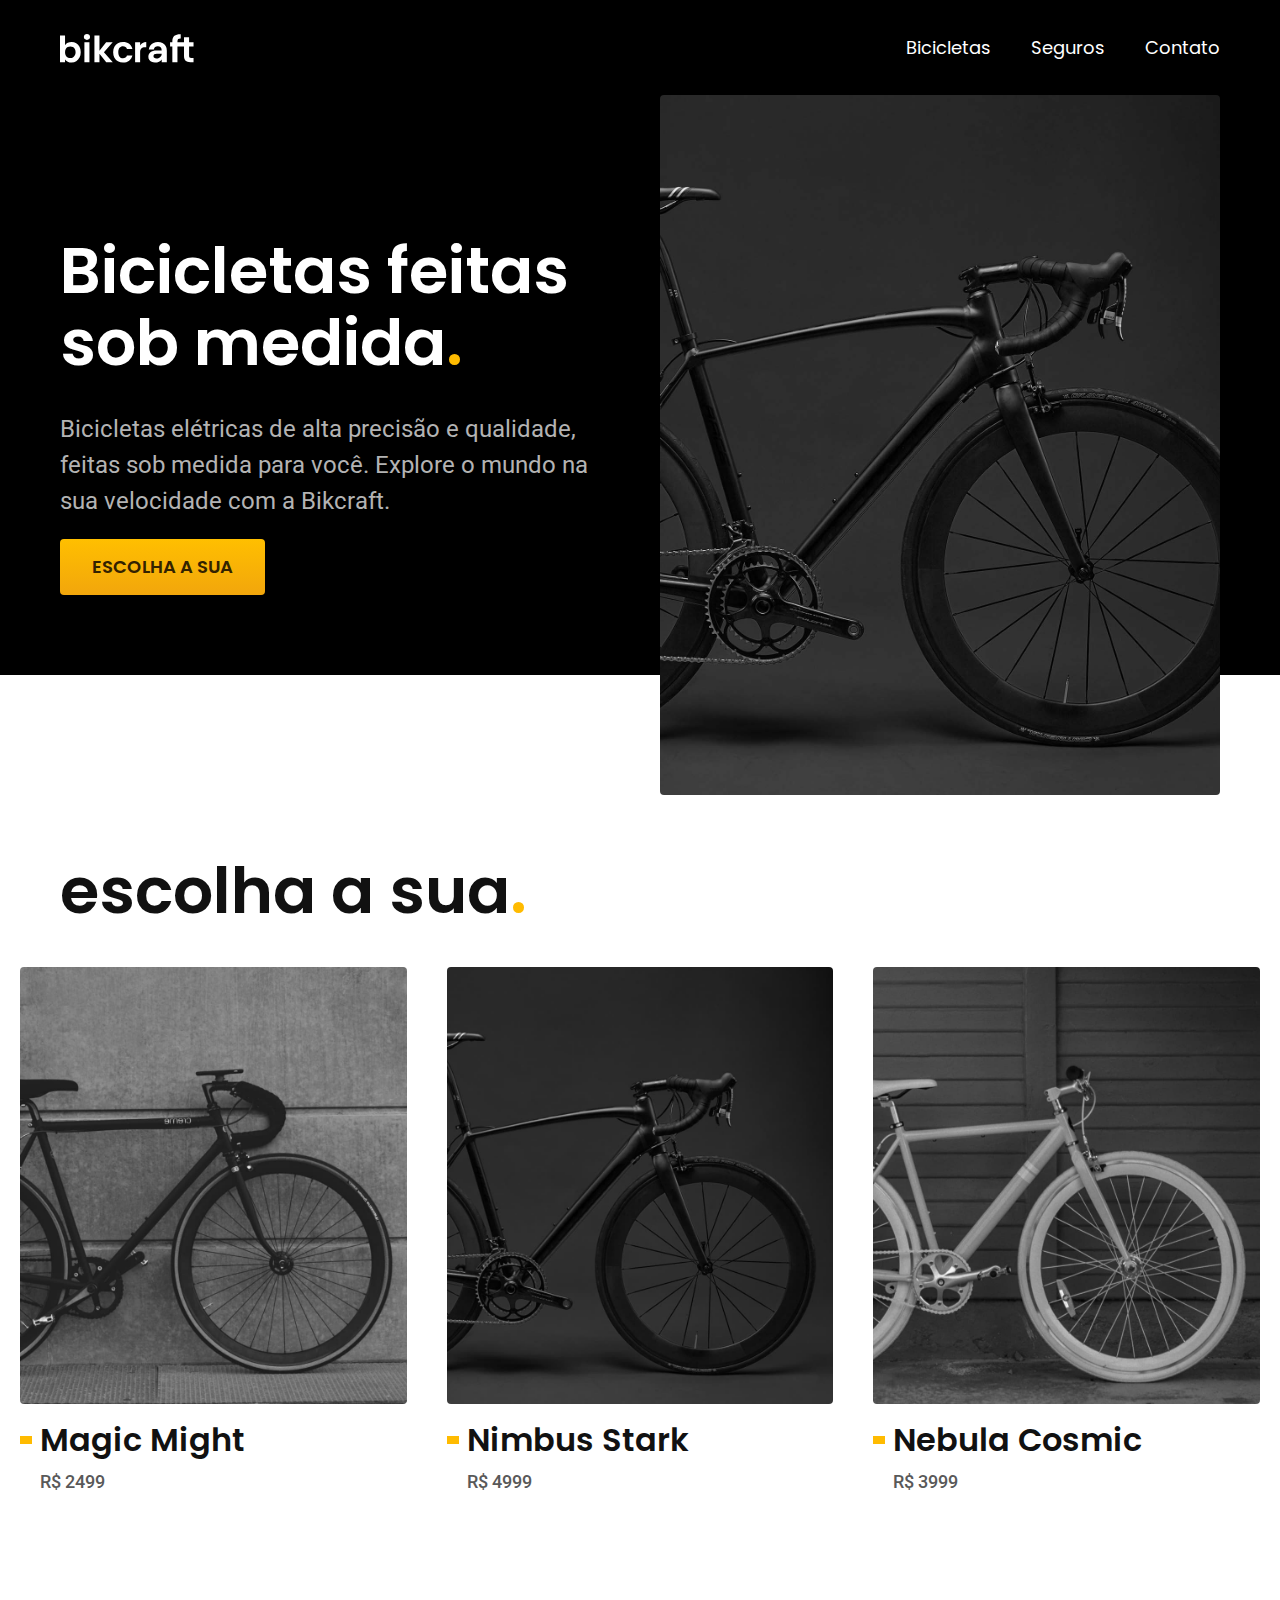
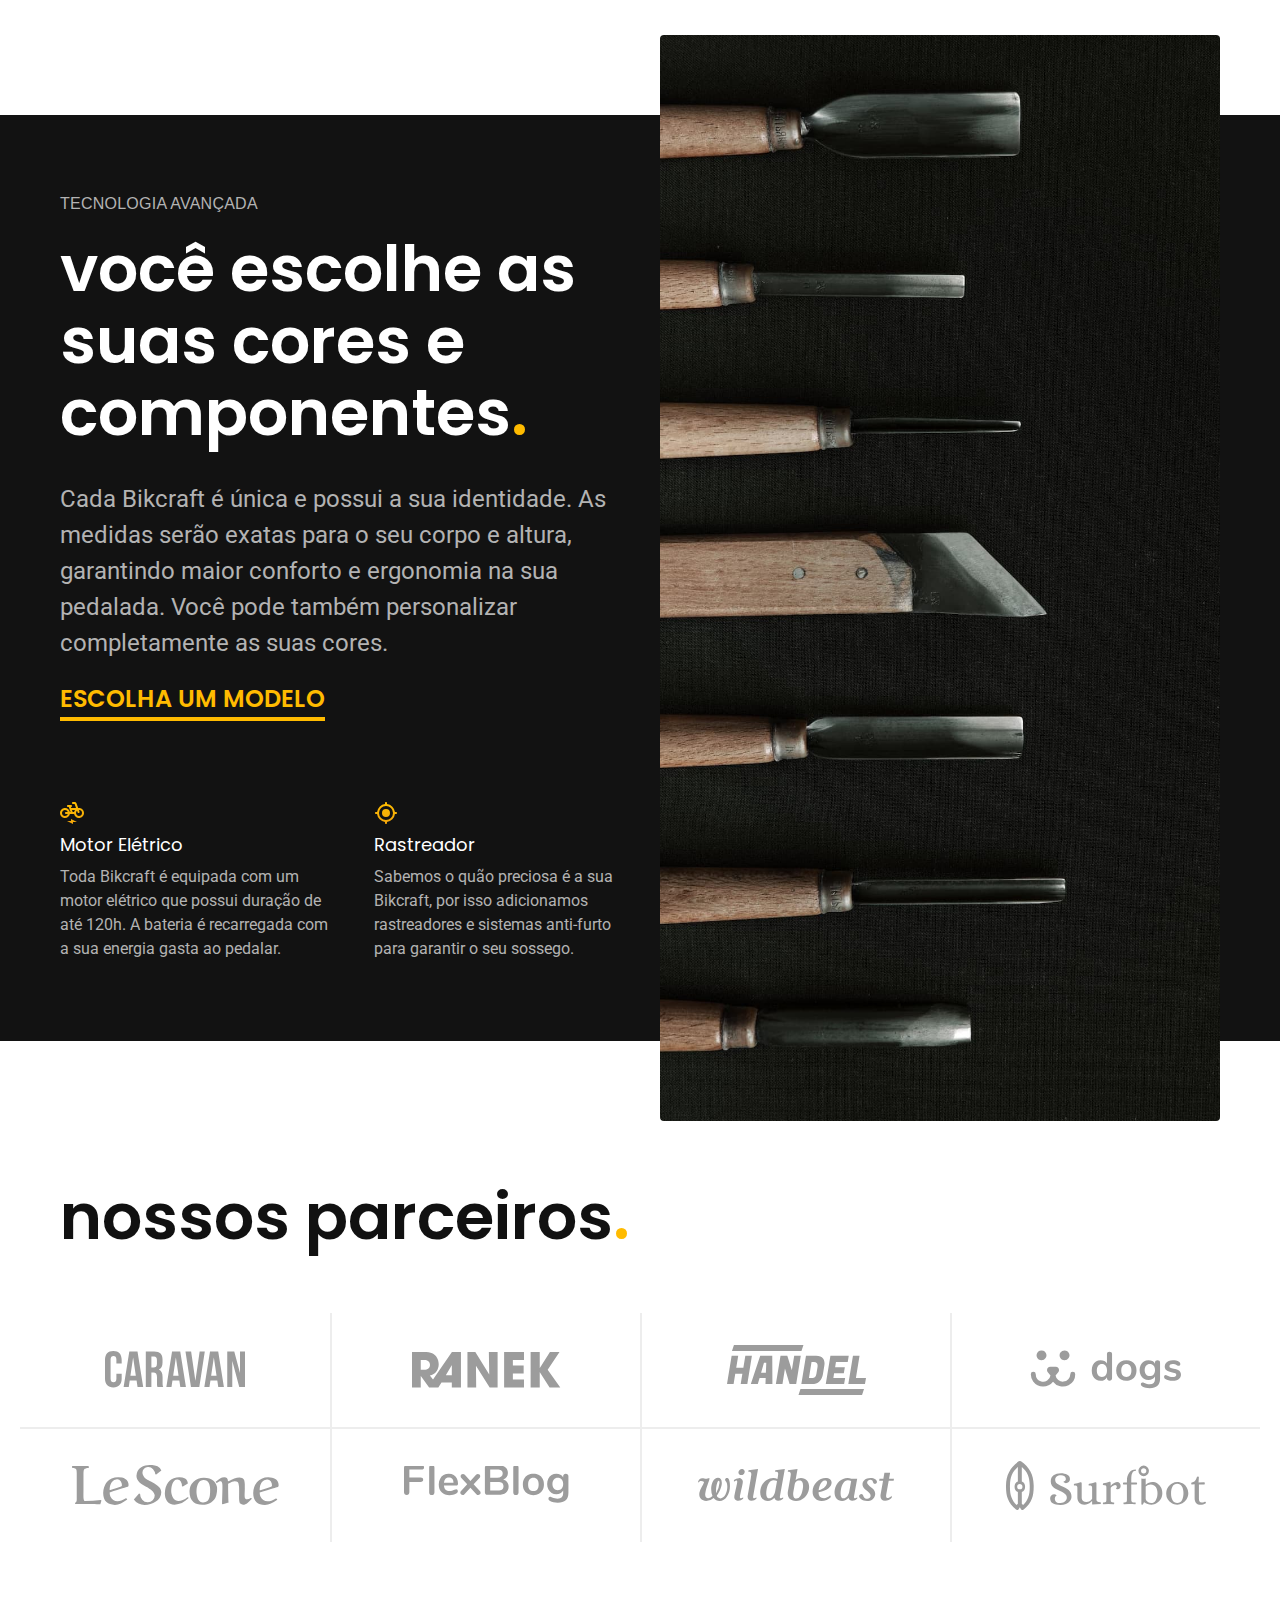
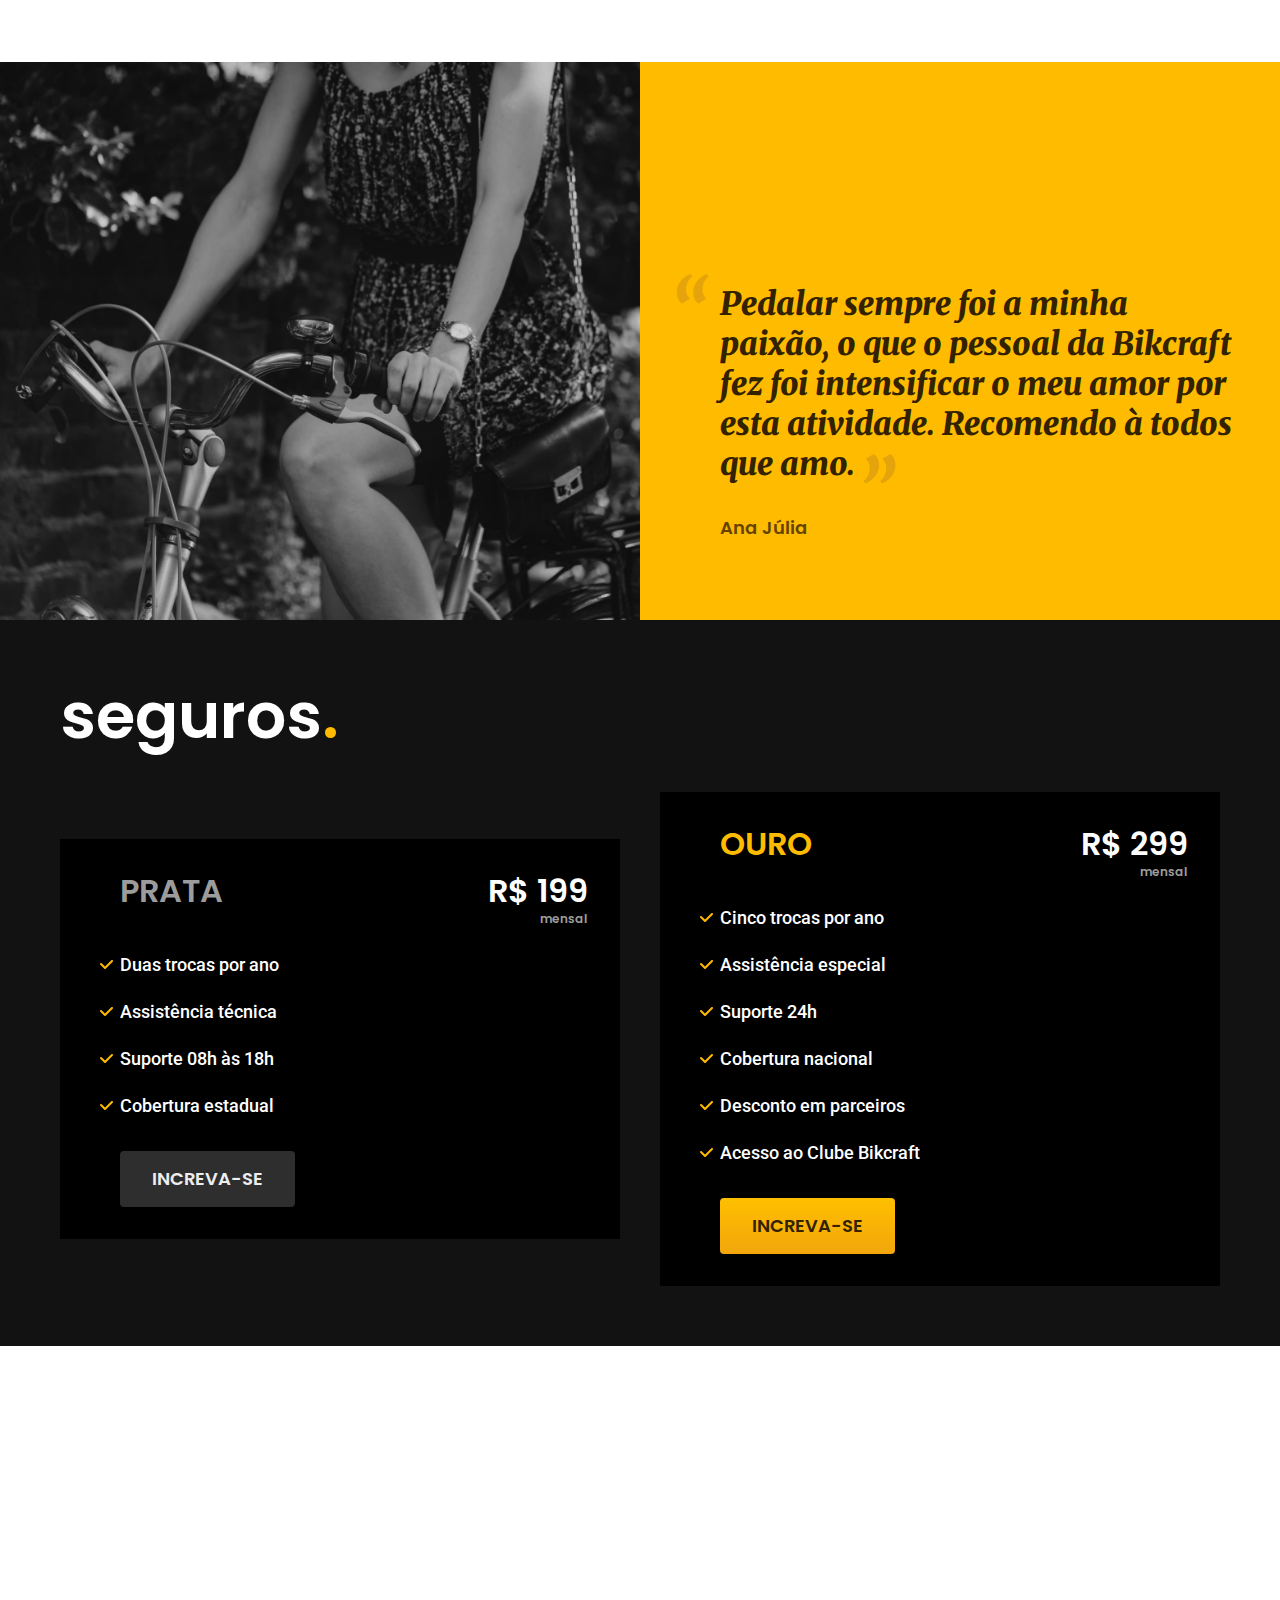
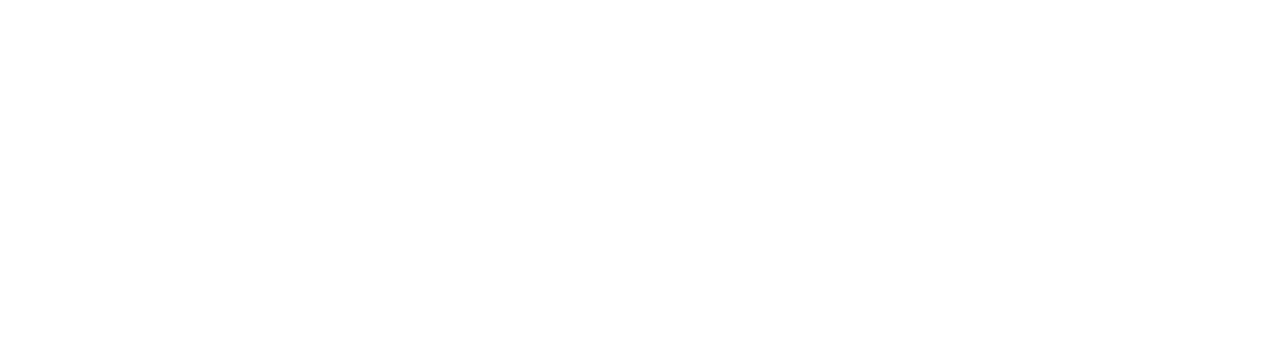
==== index.html @ 5243eb6b "commit quarta-feira inicio" ====
<!DOCTYPE html>
<html lang="pt-br">

<head>
  <meta charset="UTF-8">
  <meta http-equiv="X-UA-Compatible" content="IE=edge">
  <link rel="stylesheet" href="./css/style.css">
  <meta name="viewport" content="width=device-width, initial-scale=1.0">
  <title>Bikcraft - Bicicletas Elétricas</title>
  <meta name="description" content="Bicicletas elétricas de alta precisão e qualidade, feitas sob medidas para o cliente. Explore o mundo na sua velocidade com a Bikcraft.">
  <link rel="preconnect" href="https://fonts.googleapis.com">
  <link rel="preconnect" href="https://fonts.gstatic.com" crossorigin>
  <link href="https://fonts.googleapis.com/css2?family=Merriweather:ital,wght@1,900&family=Poppins:wght@400;600&family=Roboto:wght@400;500&display=swap" rel="stylesheet">
</head>

<body>
  <header class="header-bg">
    <div class="header container">

      <a href="./">
        <img src="./img/bikcraft.svg" alt="Bikcraft">
      </a>

      <nav aria-label="primária">
        <ul class="header-menu font-1-m cor-0">
          <li><a href="./bicicletas.html">Bicicletas</a></li>
          <li><a href="./seguros.html">Seguros</a></li>
          <li><a href="./contato.html">Contato</a></li>
        </ul>
      </nav>

    </div>
  </header>

  <main class="introducao-bg">
    <div class="introducao container">
      <div class="introducao-conteudo">
        <h1 class="font-1-xxl cor-0">Bicicletas feitas sob medida<span class="cor-p1">.</span></h1>
        <p class="font-2-l cor-5">Bicicletas elétricas de alta precisão e qualidade, feitas sob medida para você. Explore o mundo na sua velocidade com a Bikcraft.</p>
        <a class="botao" href="./bicicletas.html">Escolha a sua</a>
      </div>
      <div>
        <img src="./img/fotos/introducao.jpg" alt="Bicicleta elétrica preta.">
      </div>
    </div>
  </main>

  <article class="bicicletas-lista">
    <h2 class="container font-1-xxl">escolha a sua<span class="cor-p1">.</span></h2>

    <ul>
      <li>
        <a href="./bicicletas/magic.html">
          <img src="./img/bicicletas/magic-home.jpg" alt="Bicicleta preta">
          <h3 class="font-1-xl">Magic Might</h3>
          <span class="font-2-m cor-8">R$ 2499</span>
        </a>
      </li>
      <li>
        <a href="./bicicletas/nimbus.html">
          <img src="./img/bicicletas/nimbus-home.jpg" alt="Bicicleta preta">
          <h3 class="font-1-xl">Nimbus Stark</h3>
          <span class="font-2-m cor-8">R$ 4999</span>
        </a>
      </li>
      <li>
        <a href="./bicicletas/magic.html">
          <img src="./img/bicicletas/nebula-home.jpg" alt="Bicicleta preta">
          <h3 class="font-1-xl">Nebula Cosmic</h3>
          <span class="font-2-m cor-8">R$ 3999</span>
        </a>
      </li>
    </ul>
  </article>

  <article class="tecnologia-bg">
    <div class="tecnologia container">
      <div class="tecnologia-conteudo">
        <span class="font-2-l-b cor-5">Tecnologia Avançada</span>
        <h2 class="font-1-xxl cor-0">você escolhe as suas cores e componentes<span class="cor-p1">.</span></h2>
        <p class="font-2-l cor-5">Cada Bikcraft é única e possui a sua identidade. As medidas serão exatas para o seu corpo e altura, garantindo maior conforto e ergonomia na sua pedalada. Você pode também personalizar completamente as suas cores.</p>
        <a class="link" href=".bicicletas.html">Escolha um modelo </a>
        <div class="tecnologia-vantagens">
          <div>
            <img src="./img/icones/eletrica.svg" alt="">
            <h3 class="font-1-m cor-0">Motor Elétrico</h3>
            <p class="font-2-s cor-5">Toda Bikcraft é equipada com um motor elétrico que possui duração de até 120h. A bateria é recarregada com a sua energia gasta ao pedalar.
            </p>
          </div>
          <div>
            <img src="./img/icones/rastreador.svg" alt="">
            <h3 class="font-1-m cor-0">Rastreador</h3>
            <p class="font-2-s cor-5">Sabemos o quão preciosa é a sua Bikcraft, por isso adicionamos rastreadores e sistemas anti-furto para garantir o seu sossego.
            </p>
          </div>
        </div>
      </div>
      <div class="tecnologia-imagem">
        <img src="./img/fotos/tecnologia.jpg" alt="">
      </div>
    </div>
  </article>

  <section class="parceiros" aria-label="Nossos Parceiros">
    <h2 class="container font-1-xxl">nossos parceiros<span class="cor-p1">.</span></h2>
    <ul>
      <li><img src="./img/parceiros/caravan.svg" alt="caravan"></li>
      <li><img src="./img/parceiros/ranek.svg" alt="ranek"></li>
      <li><img src="./img/parceiros/handel.svg" alt="handel"></li>
      <li><img src="./img/parceiros/dogs.svg" alt="dogs"></li>
      <li><img src="./img/parceiros/lescone.svg" alt="lescone"></li>
      <li><img src="./img/parceiros/flexblog.svg" alt="flexblog"></li>
      <li><img src="./img/parceiros/wildbeast.svg" alt="wildbeast"></li>
      <li><img src="./img/parceiros/surfbot.svg" alt="surfbot"></li>
    </ul>
  </section>


  <section class="depoimento" aria-label="Depoimento">
    <div>
      <img src="./img/fotos/depoimento.jpg" alt="Pessoa pedalando uma bicicleta Bikcraft">
    </div>
    <div class="depoimento-conteudo">
      <blockquote class="font-1-xl cor-p5">
        <p>Pedalar sempre foi a minha paixão, o que o pessoal da Bikcraft fez foi intensificar o meu amor por esta atividade. Recomendo à todos que amo.</p>
      </blockquote>
      <span class="font-1-m-b cor-p4">Ana Júlia</span>
    </div>
  </section>

  <article class="seguros-bg">
    <div class="seguros container">

      <h2 class="font-1-xxl cor-0">seguros<span class="cor-p1">.</span></h2>

      <div class="seguros-item">
        <h3 class="font-1-xl cor-6">PRATA</h3>
        <span class="font-1-xl cor-0">R$ 199 <span class="font-1-xs cor-6">mensal</span></span>
        <ul class="font-2-m cor-0">
          <li>Duas trocas por ano</li>
          <li>Assistência técnica</li>
          <li>Suporte 08h às 18h</li>
          <li>Cobertura estadual</li>
        </ul>
        <a class="botao secundario" href="./orcamento.html">Increva-se</a>
      </div>

      <div class="seguros-item">
        <h3 class="font-1-xl cor-p1">OURO</h3>
        <span class="font-1-xl cor-0">R$ 299 <span class="font-1-xs cor-6">mensal</span></span>
        <ul class="font-2-m cor-0">
          <li>Cinco trocas por ano</li>
          <li>Assistência especial</li>
          <li>Suporte 24h</li>
          <li>Cobertura nacional</li>
          <li>Desconto em parceiros</li>
          <li>Acesso ao Clube Bikcraft</li>
        </ul>
        <a class="botao" href="./orcamento.html">Increva-se</a>
      </div>

    </div>
  </article>

  <footer class="footer-bg">


  </footer>

</body>

</html>
---- css/style.css ----
@import "./global/global.css";
@import "./utilidades/tipografia.css";
@import "./utilidades/cores.css";
@import "./global/header.css";
@import "./home/introducao.css";
@import "./utilidades/componentes.css";
@import "./bicicletas/bicicletas-lista.css";
@import "./home/tecnologia.css";
@import "./home/parceiros.css";
@import "./home/depoimento.css";
@import "./seguros/seguros.css";
@import "./global/footer.css";
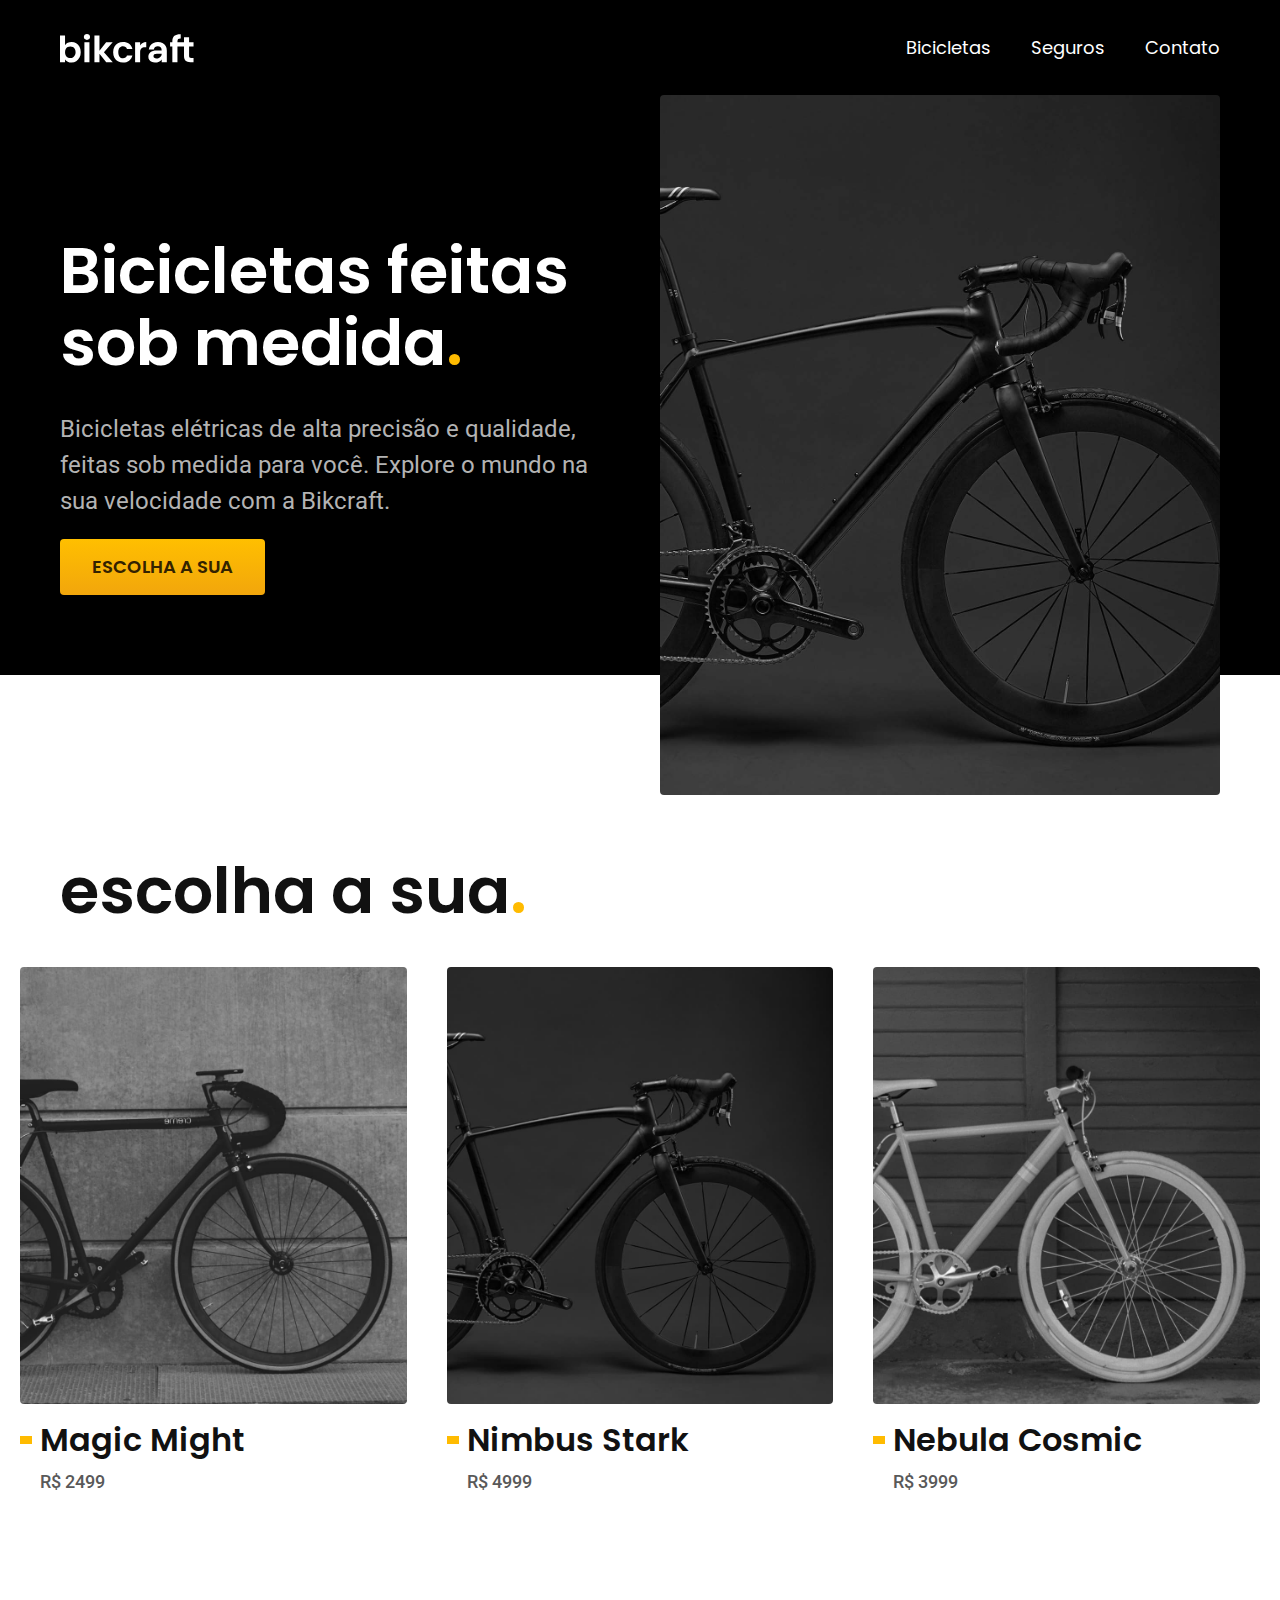
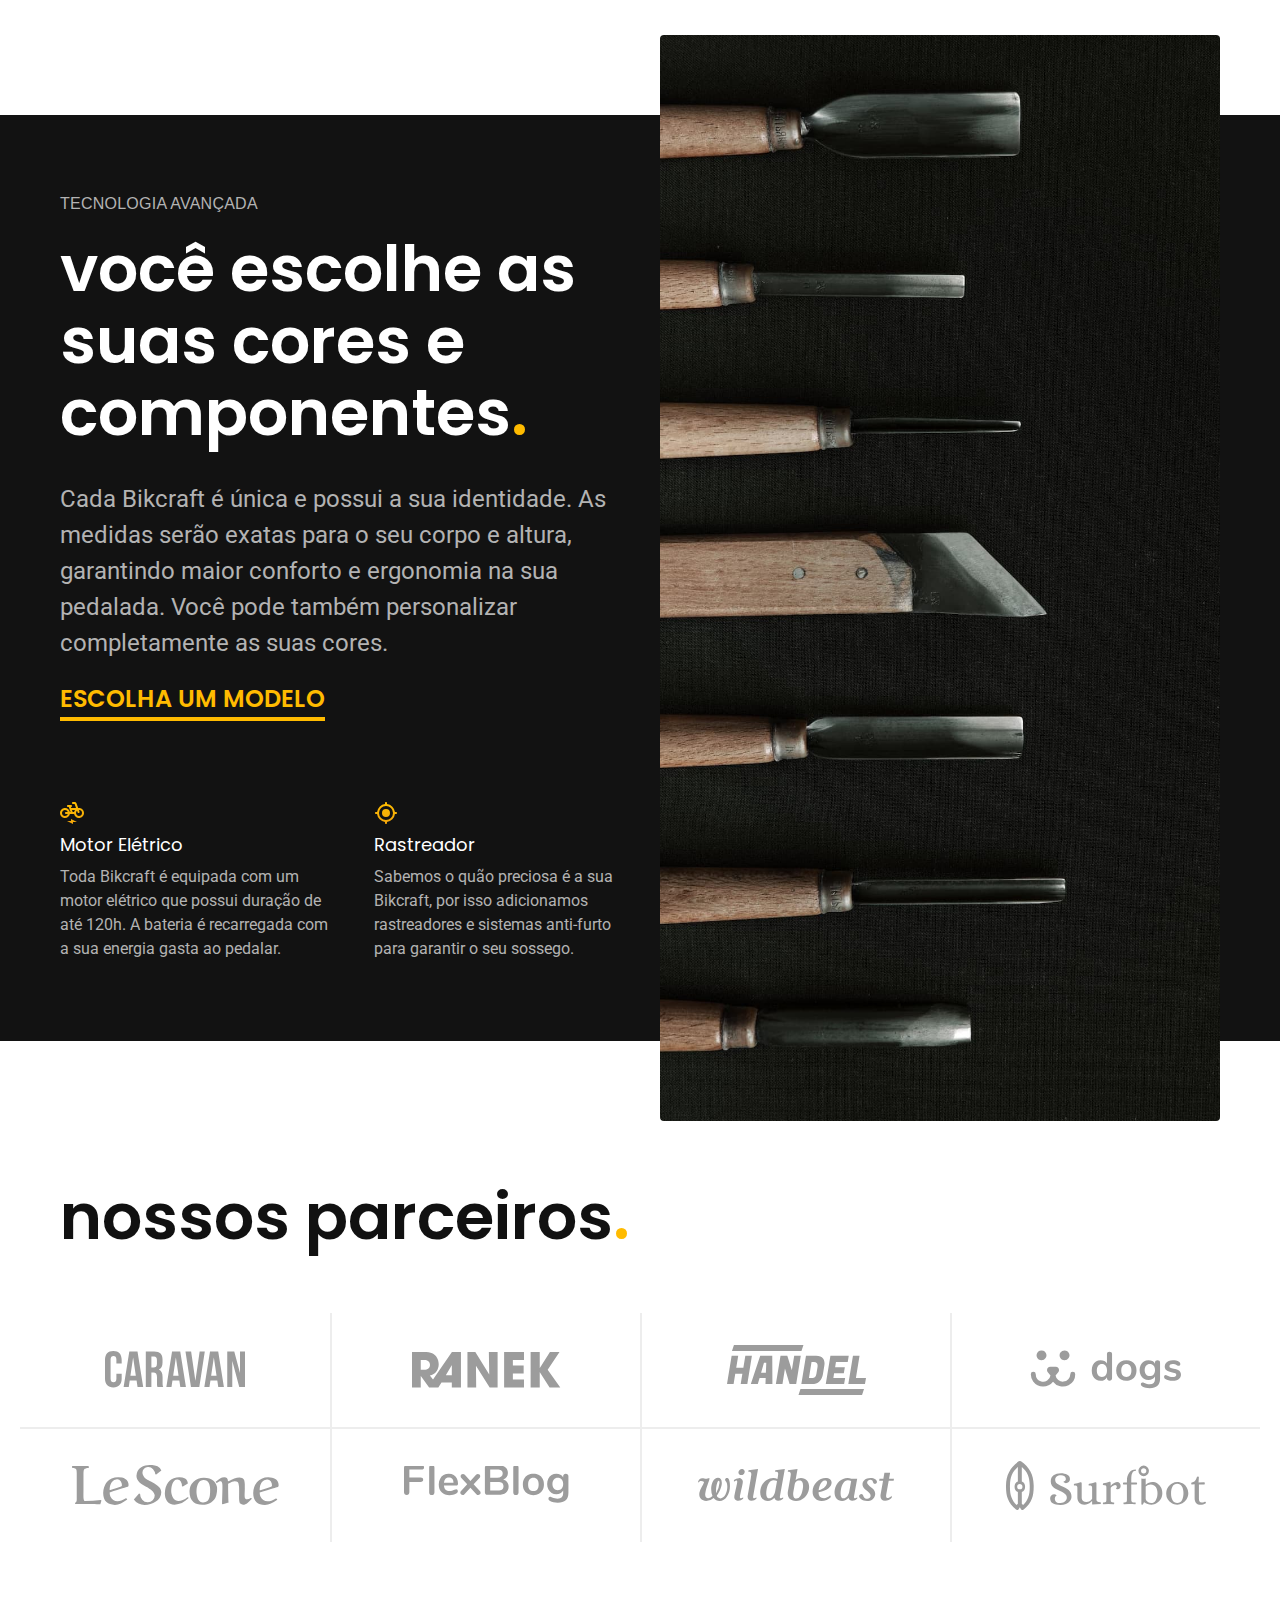
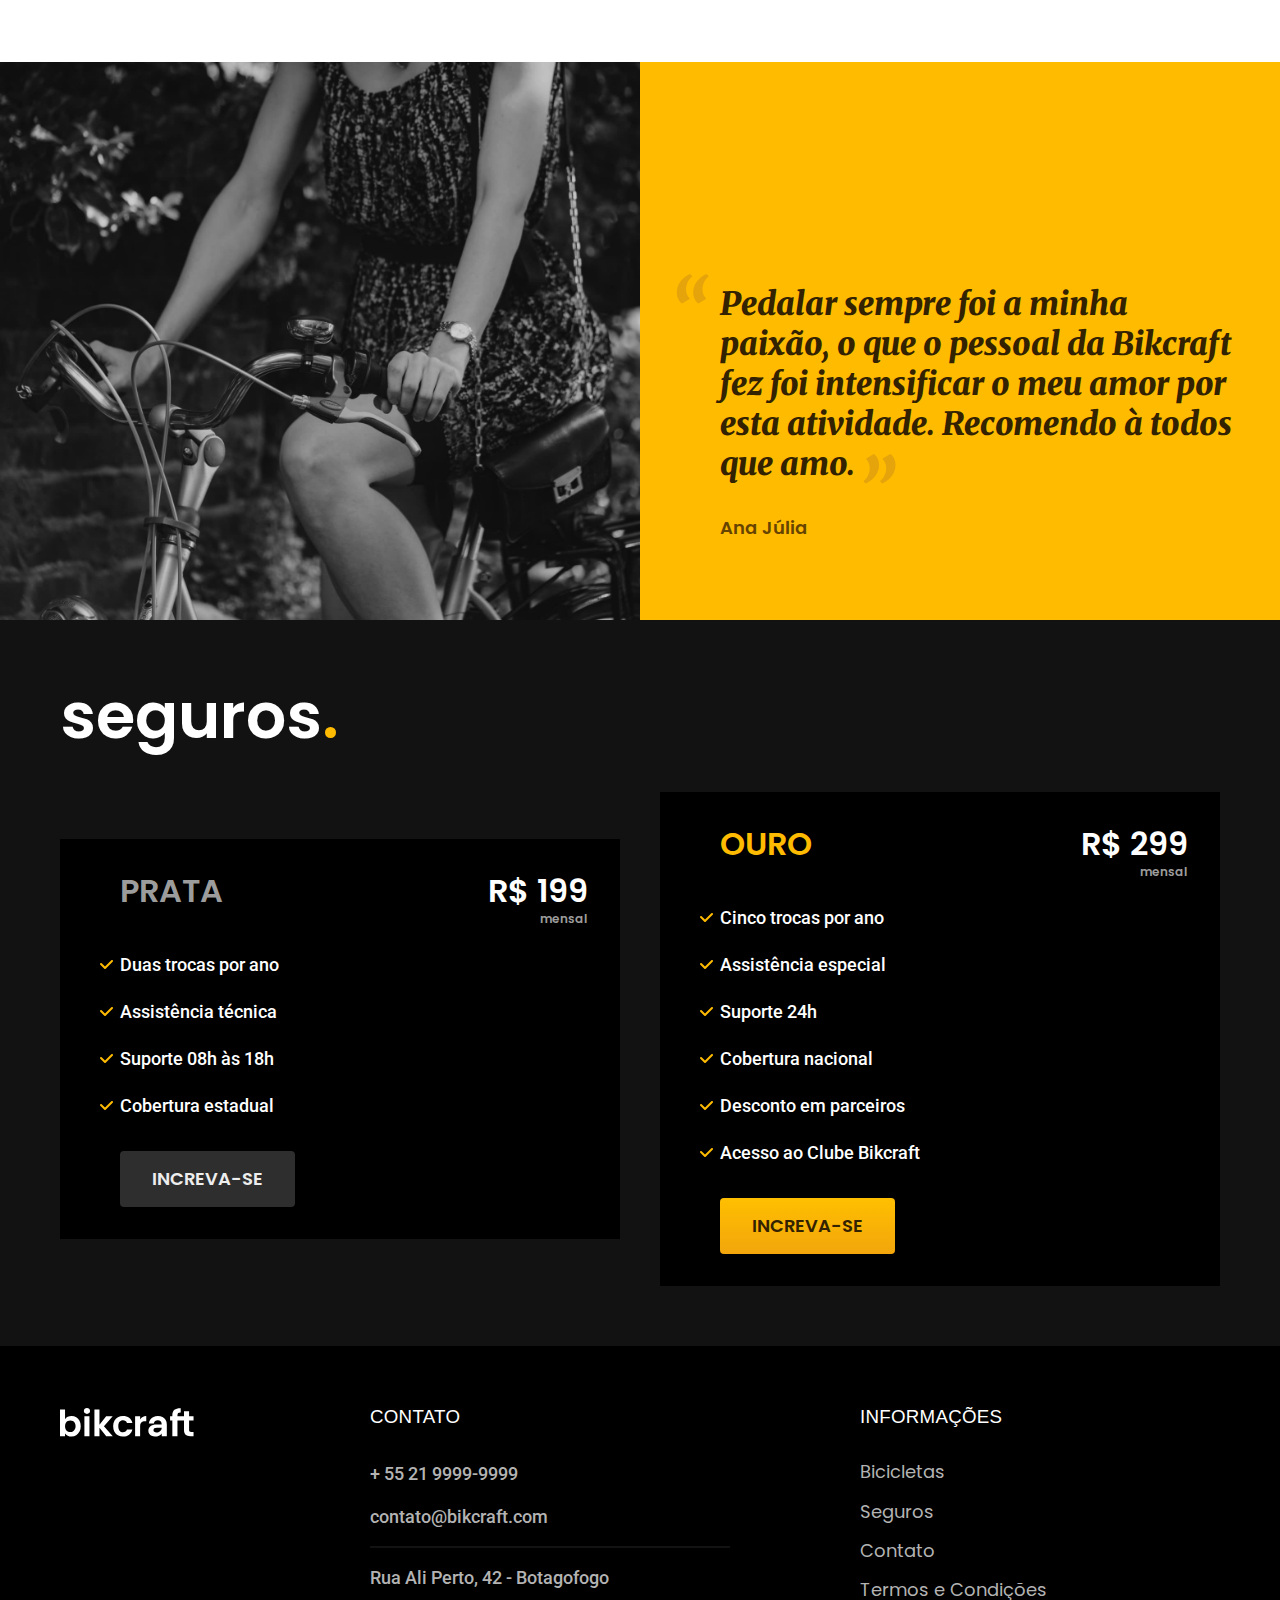
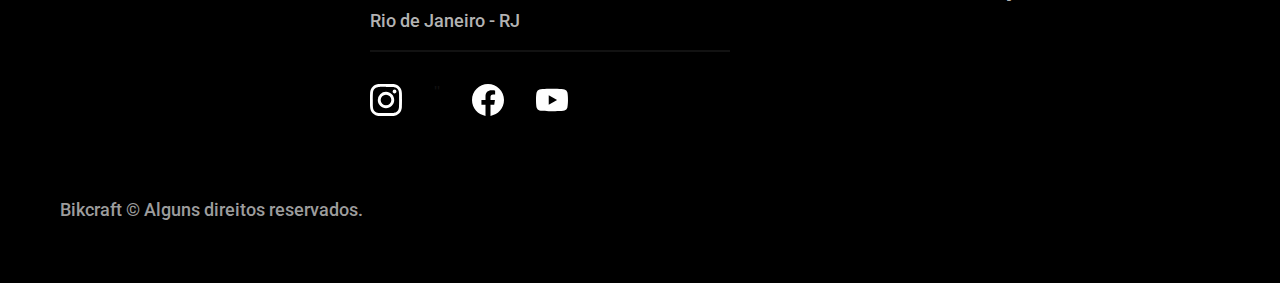
==== commit ec8d8647: "Commit de quinta-feira" ====
--- a/index.html
+++ b/index.html
@@ -163,8 +163,41 @@
   </article>
 
   <footer class="footer-bg">
-
-
+    <div class="footer container">
+      <img src="./img/bikcraft.svg" alt="Bikcraft">
+      <div class="footer-contato">
+        <h3 class="font-2-l-b cor-0">Contato</h3>
+        <ul class="font-2-m cor-5">
+          <li><a href="tel:+55219999999">+ 55 21 9999-9999</a></li>
+          <li><a href="mailto:contato@bikcraft.com"></a>contato@bikcraft.com</li>
+          <li>Rua Ali Perto, 42 - Botagofogo</li>
+          <li>Rio de Janeiro - RJ</li>
+        </ul>
+        <div class="footer-redes"> 
+          <a href="">
+            <img src="./img/redes/instagram.svg" alt="Instagram">
+          </a>''
+          <a href="">
+            <img src="./img/redes/facebook.svg" alt="Facebook">
+          </a>
+          <a href="">
+            <img src="./img/redes/youtube.svg" alt="YouTube">
+          </a>
+        </div>
+      </div>
+      <div class="footer-informacoes">
+        <h3 class="font-2-l-b cor-0">Informações</h3>
+        <nav>
+          <ul class="font-1-m cor-5">
+            <li><a href="./bicicletas.html">Bicicletas</a></li>
+            <li><a href="./seguros.html">Seguros</a></li>
+            <li><a href="./contato.html">Contato</a></li>
+            <li><a href="./termos.html">Termos e Condições</a></li>
+          </ul>
+        </nav>
+      </div>
+      <p class="footer-copy font-2-m cor-6">Bikcraft © Alguns direitos reservados.</p>
+    </div>
   </footer>
 
 </body>
--- a/css/style.css
+++ b/css/style.css
@@ -10,3 +10,4 @@
 @import "./home/depoimento.css";
 @import "./seguros/seguros.css";
 @import "./global/footer.css";
+@import "./termos/termos.css";
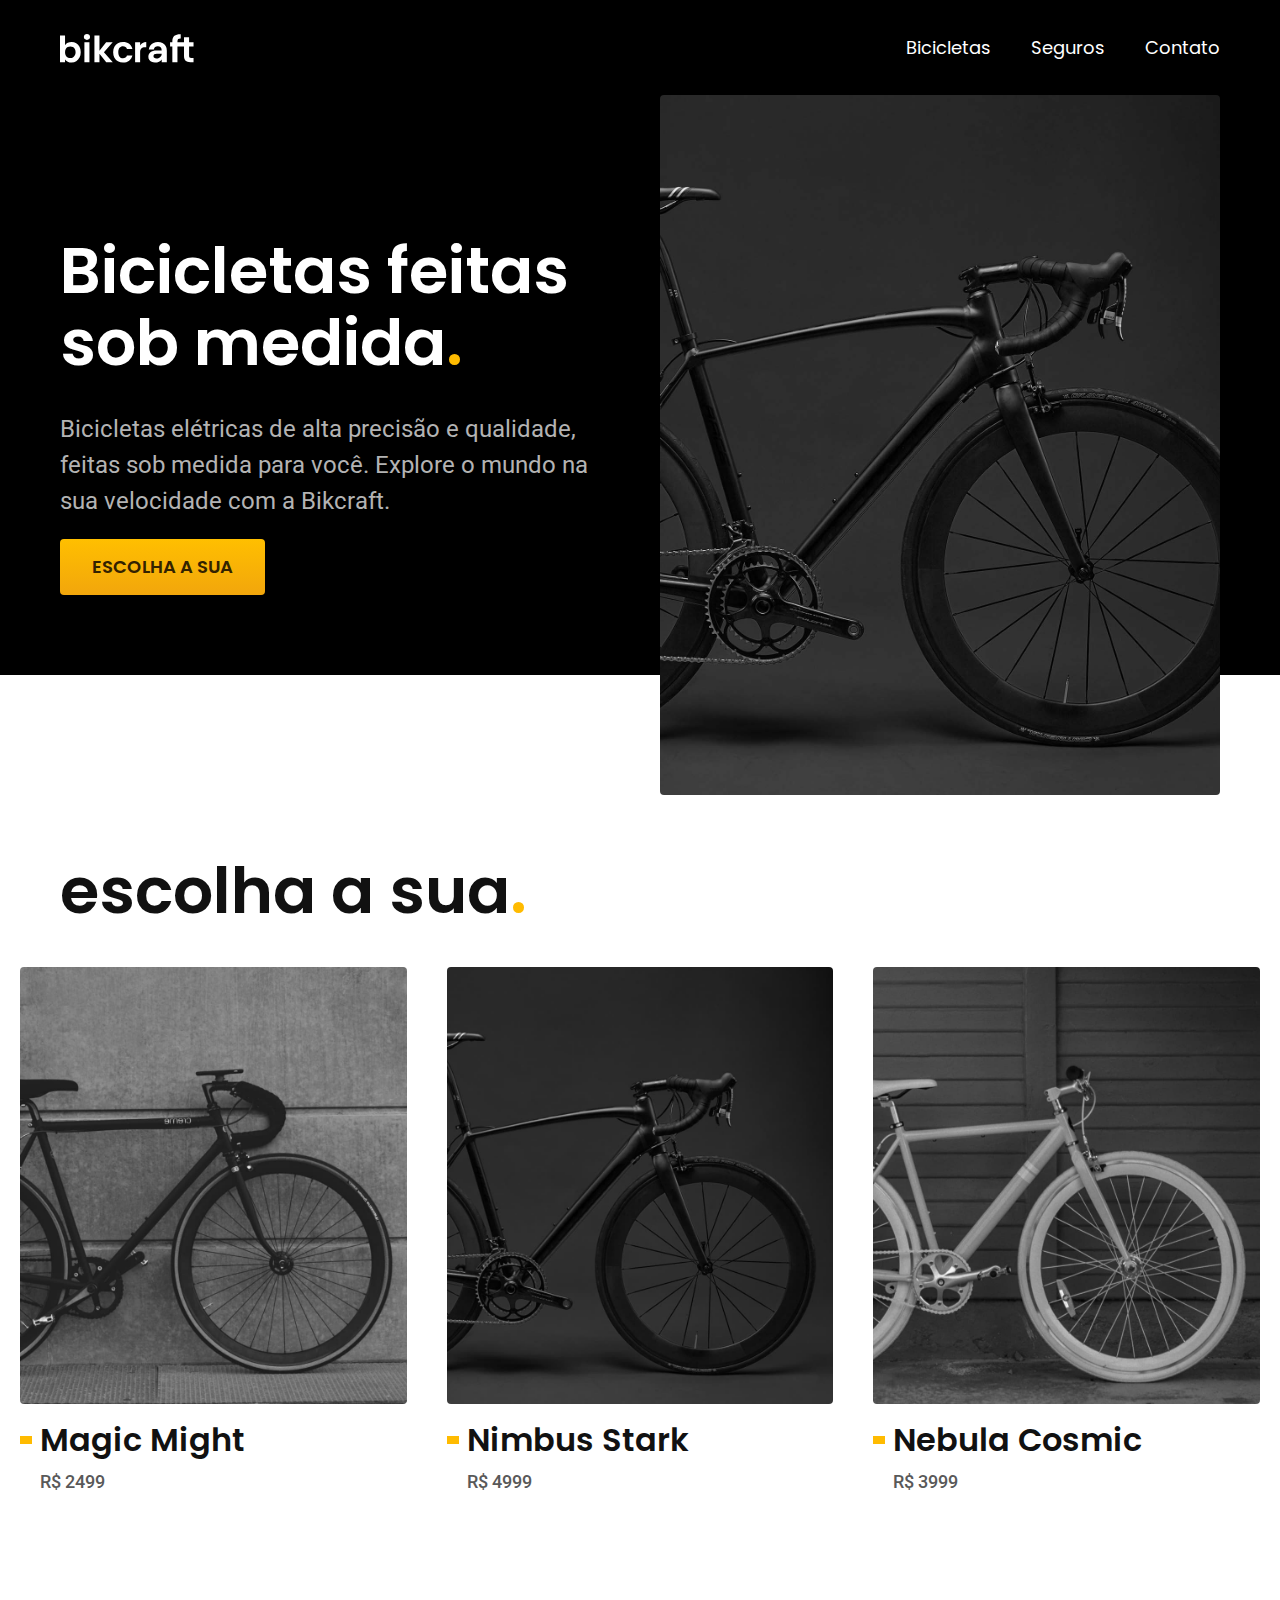
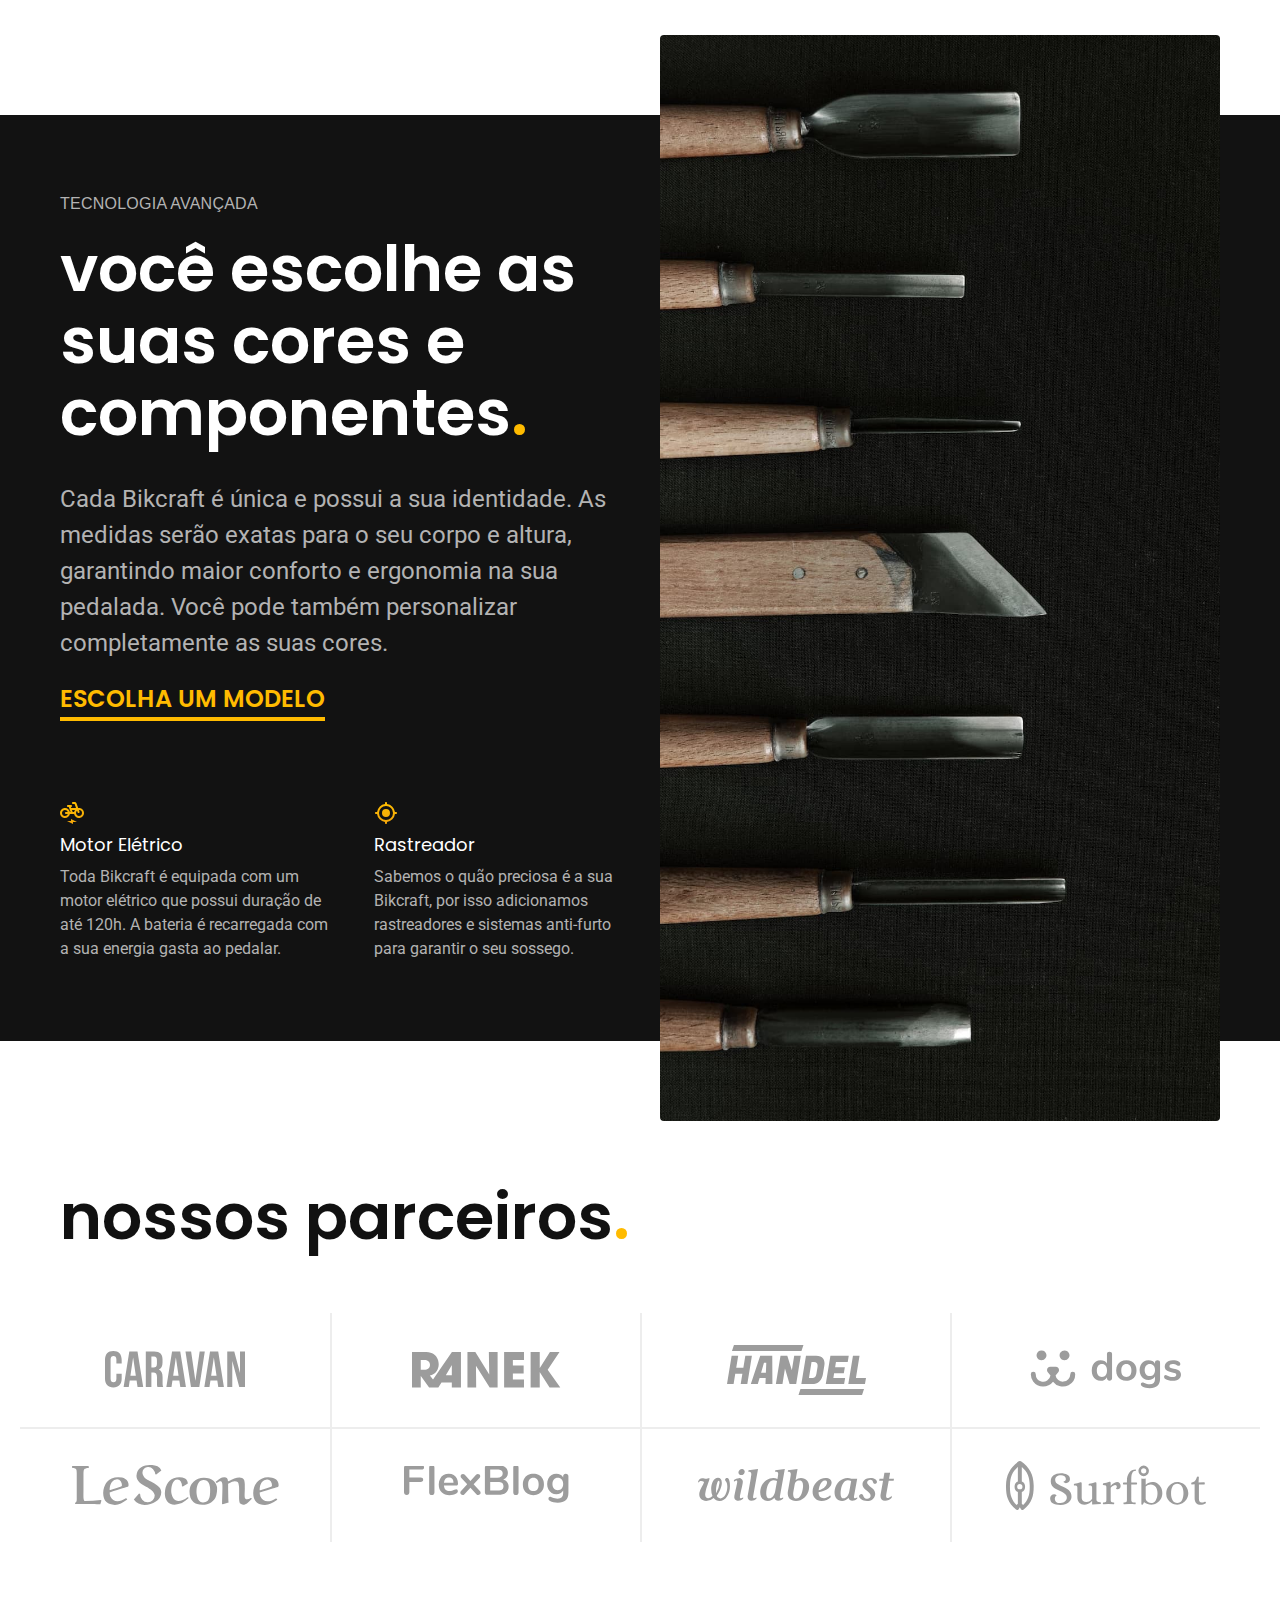
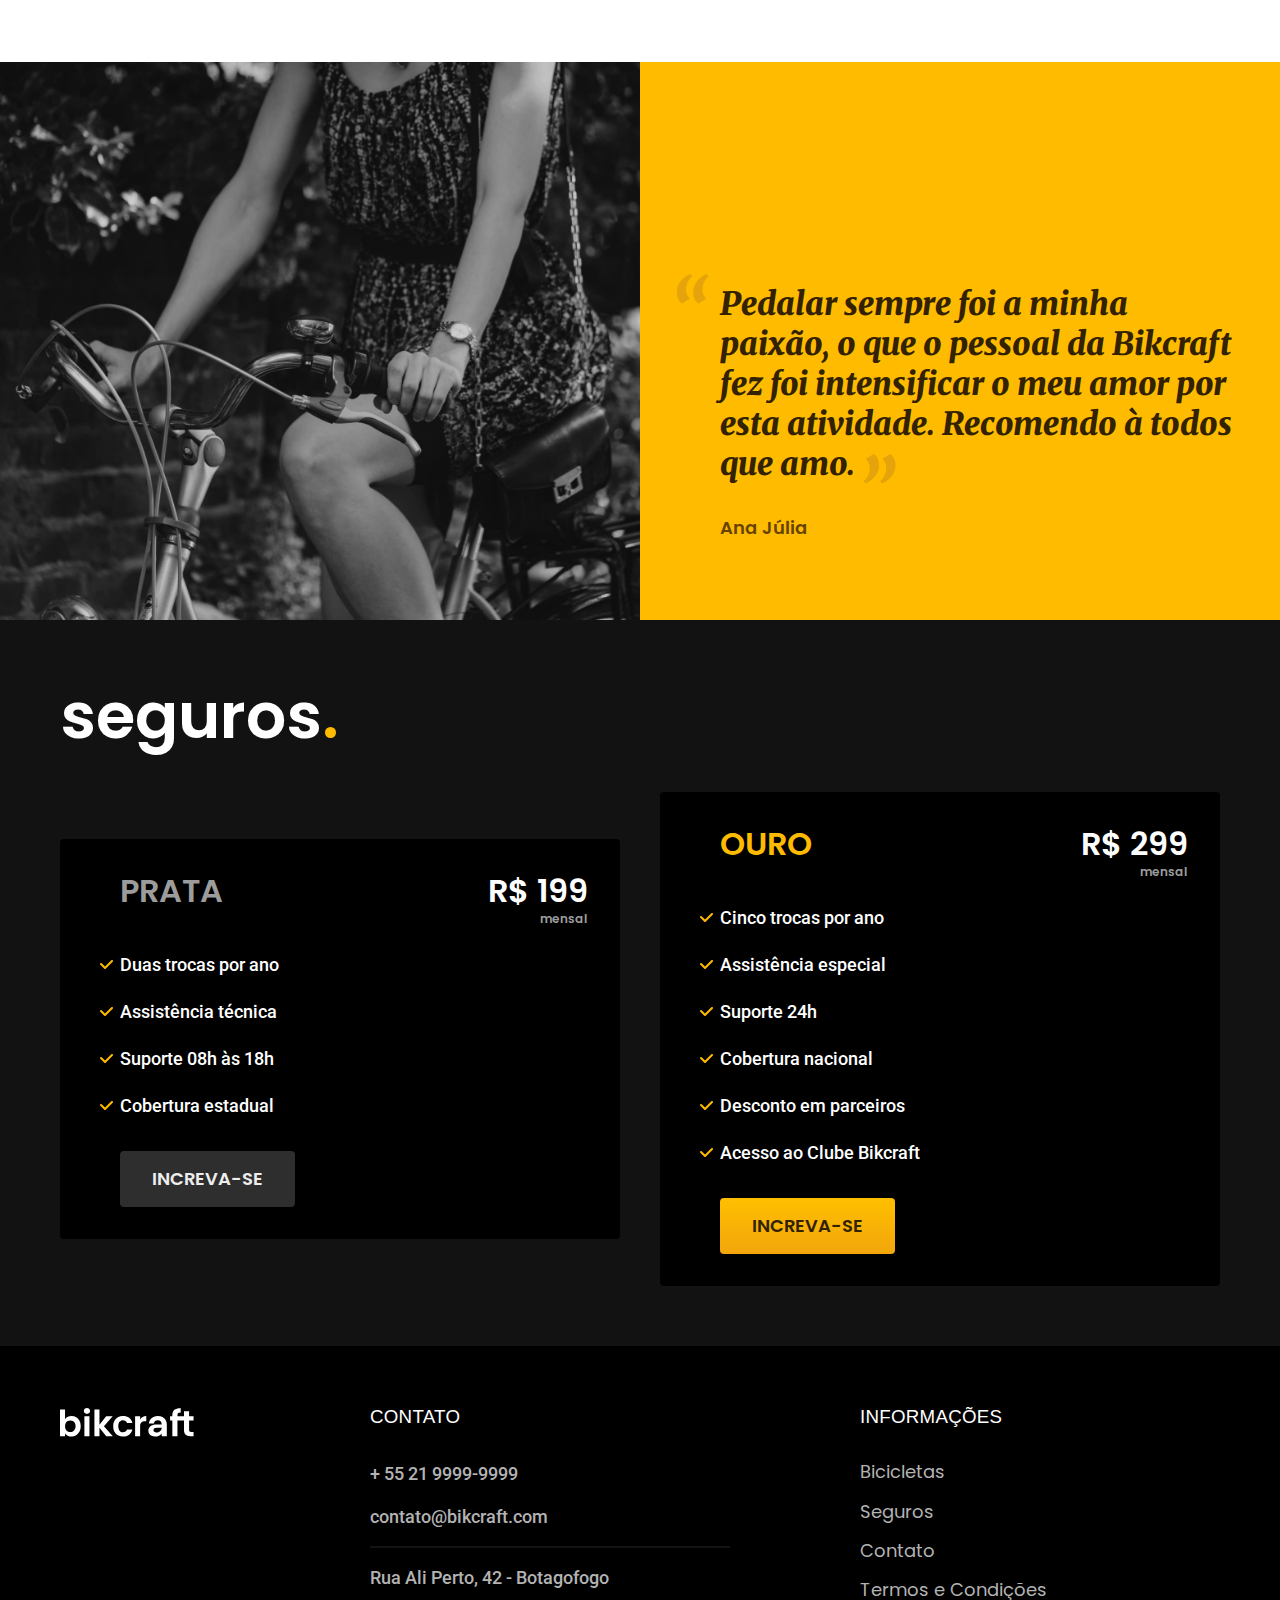
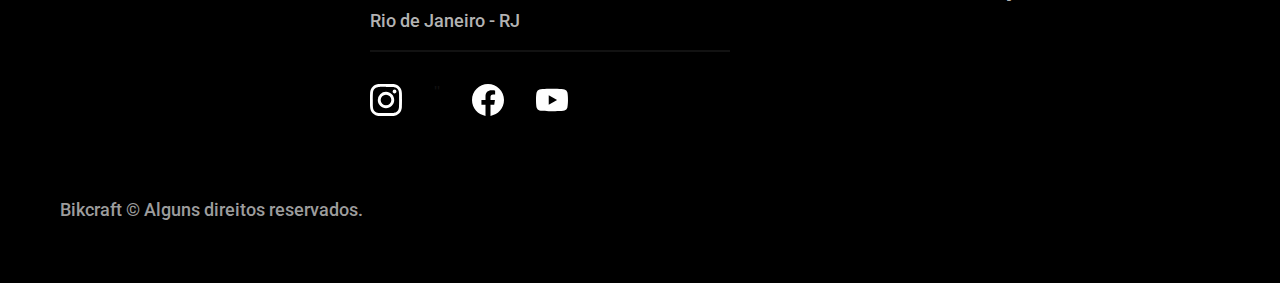
==== commit 03cd9758: "git domingo" ====
--- a/index.html
+++ b/index.html
@@ -64,7 +64,7 @@
         </a>
       </li>
       <li>
-        <a href="./bicicletas/magic.html">
+        <a href="./bicicletas/nebula.html">
           <img src="./img/bicicletas/nebula-home.jpg" alt="Bicicleta preta">
           <h3 class="font-1-xl">Nebula Cosmic</h3>
           <span class="font-2-m cor-8">R$ 3999</span>
--- a/css/style.css
+++ b/css/style.css
@@ -11,3 +11,11 @@
 @import "./seguros/seguros.css";
 @import "./global/footer.css";
 @import "./termos/termos.css";
+@import "./bicicletas/bicicletas.css";
+@import "./seguros/perguntas.css";
+@import "./seguros/vantagens.css";
+@import "./bicicleta/bicicleta.css";
+@import "./bicicleta/seguro.css";
+@import "./contato/contato.css";
+@import "./contato/formulario.css";
+@import "./contato/lojas.css";
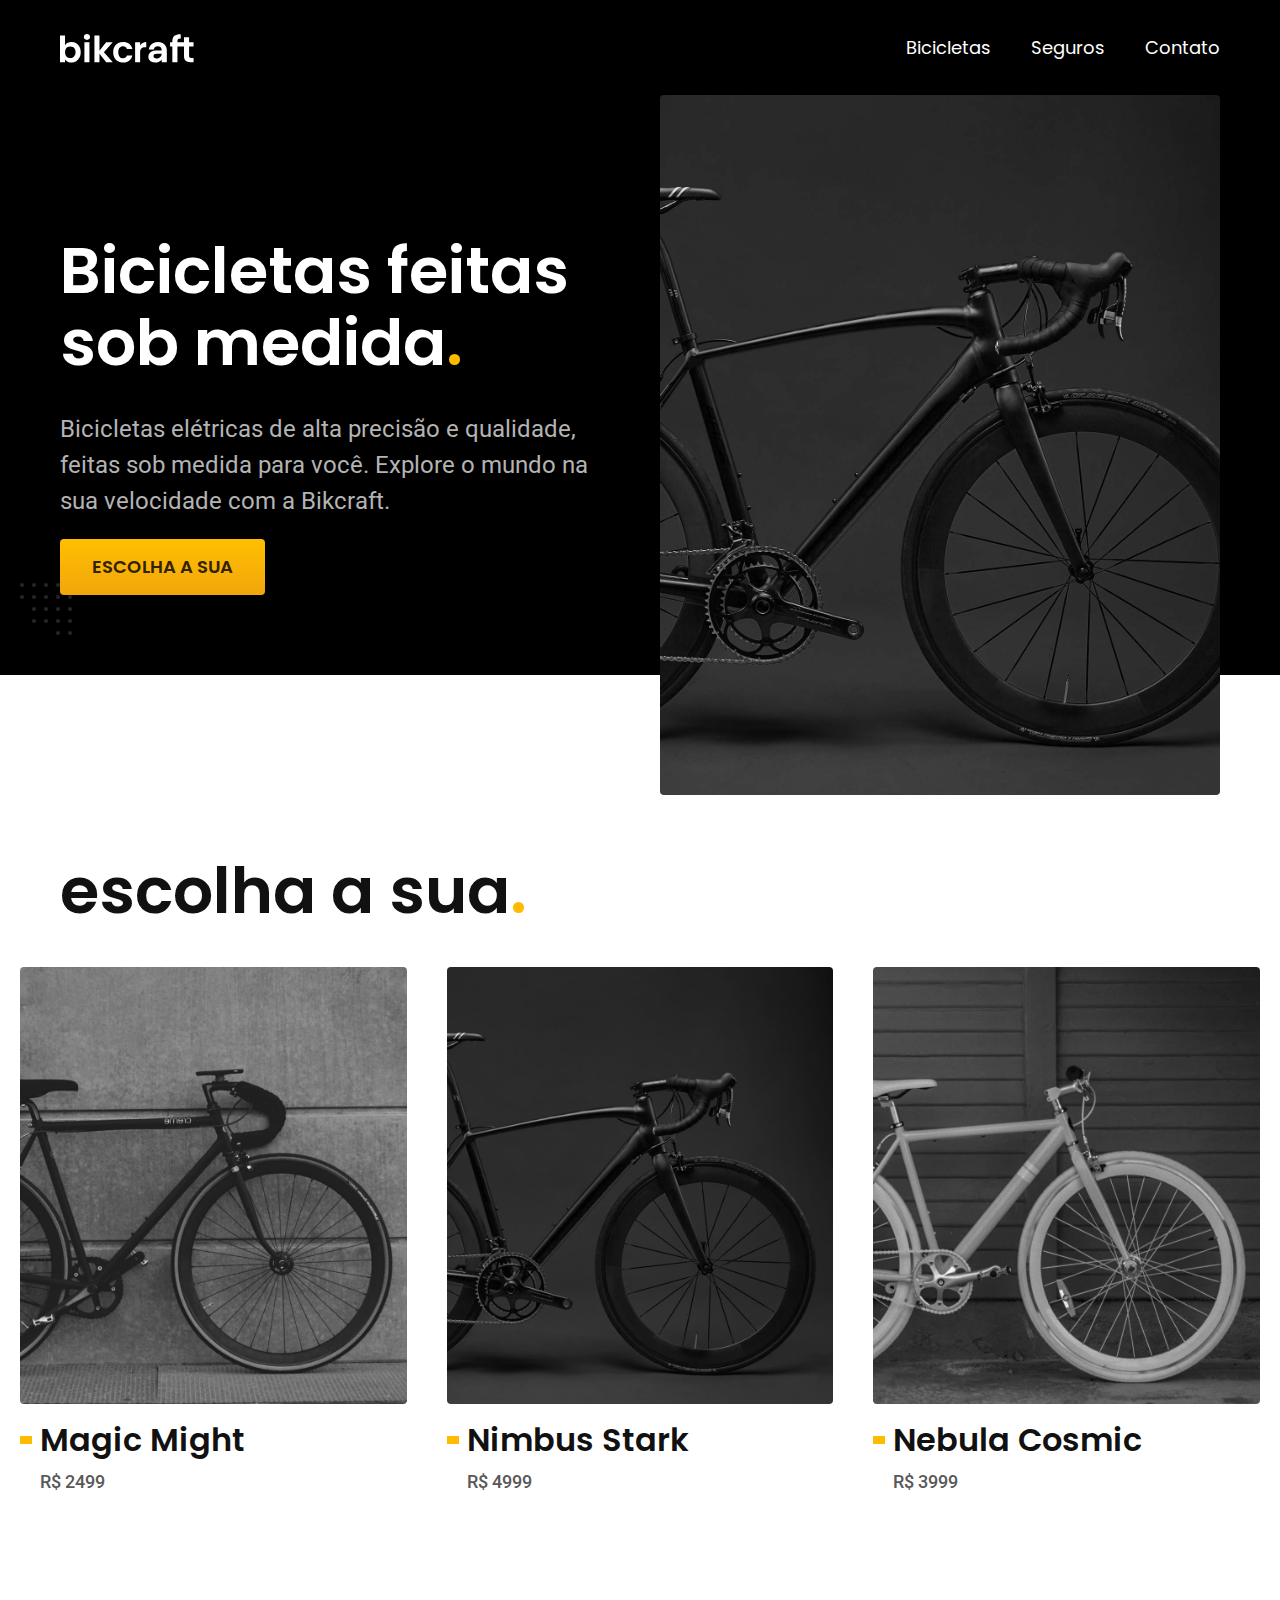
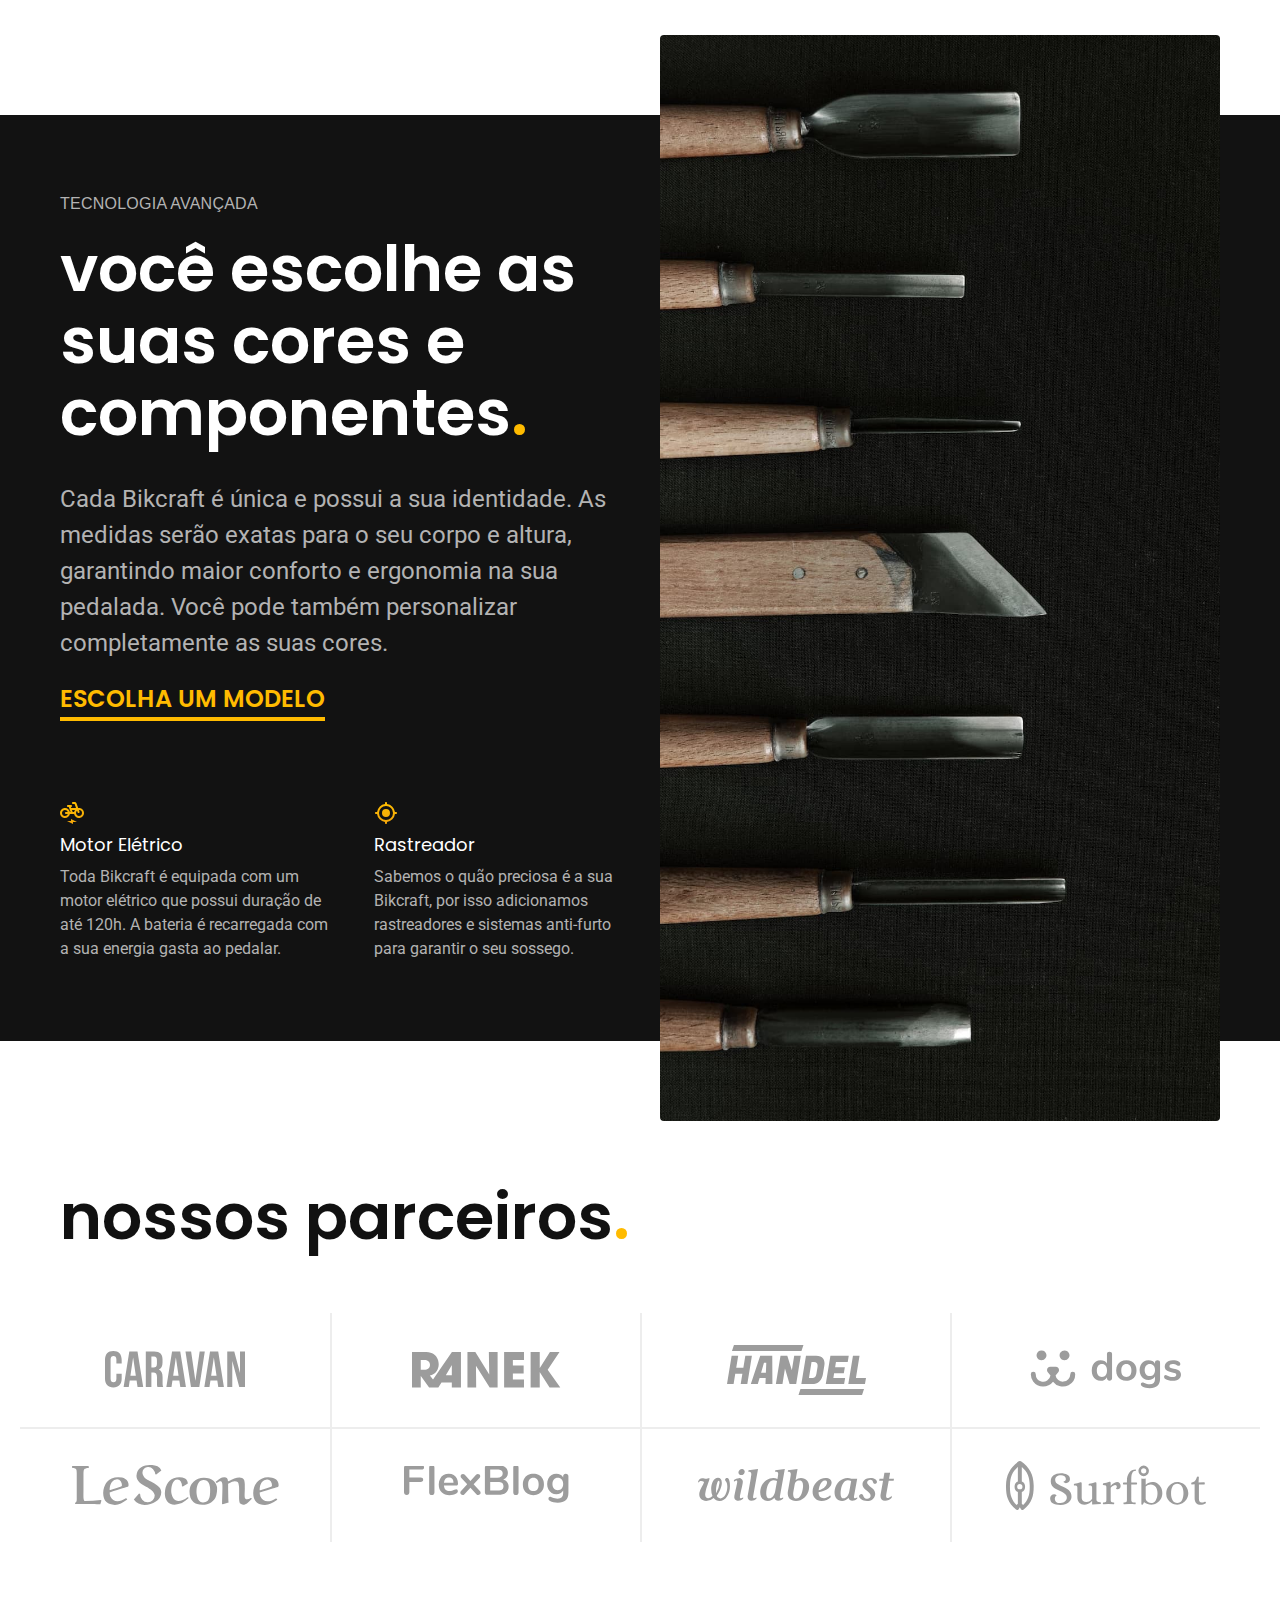
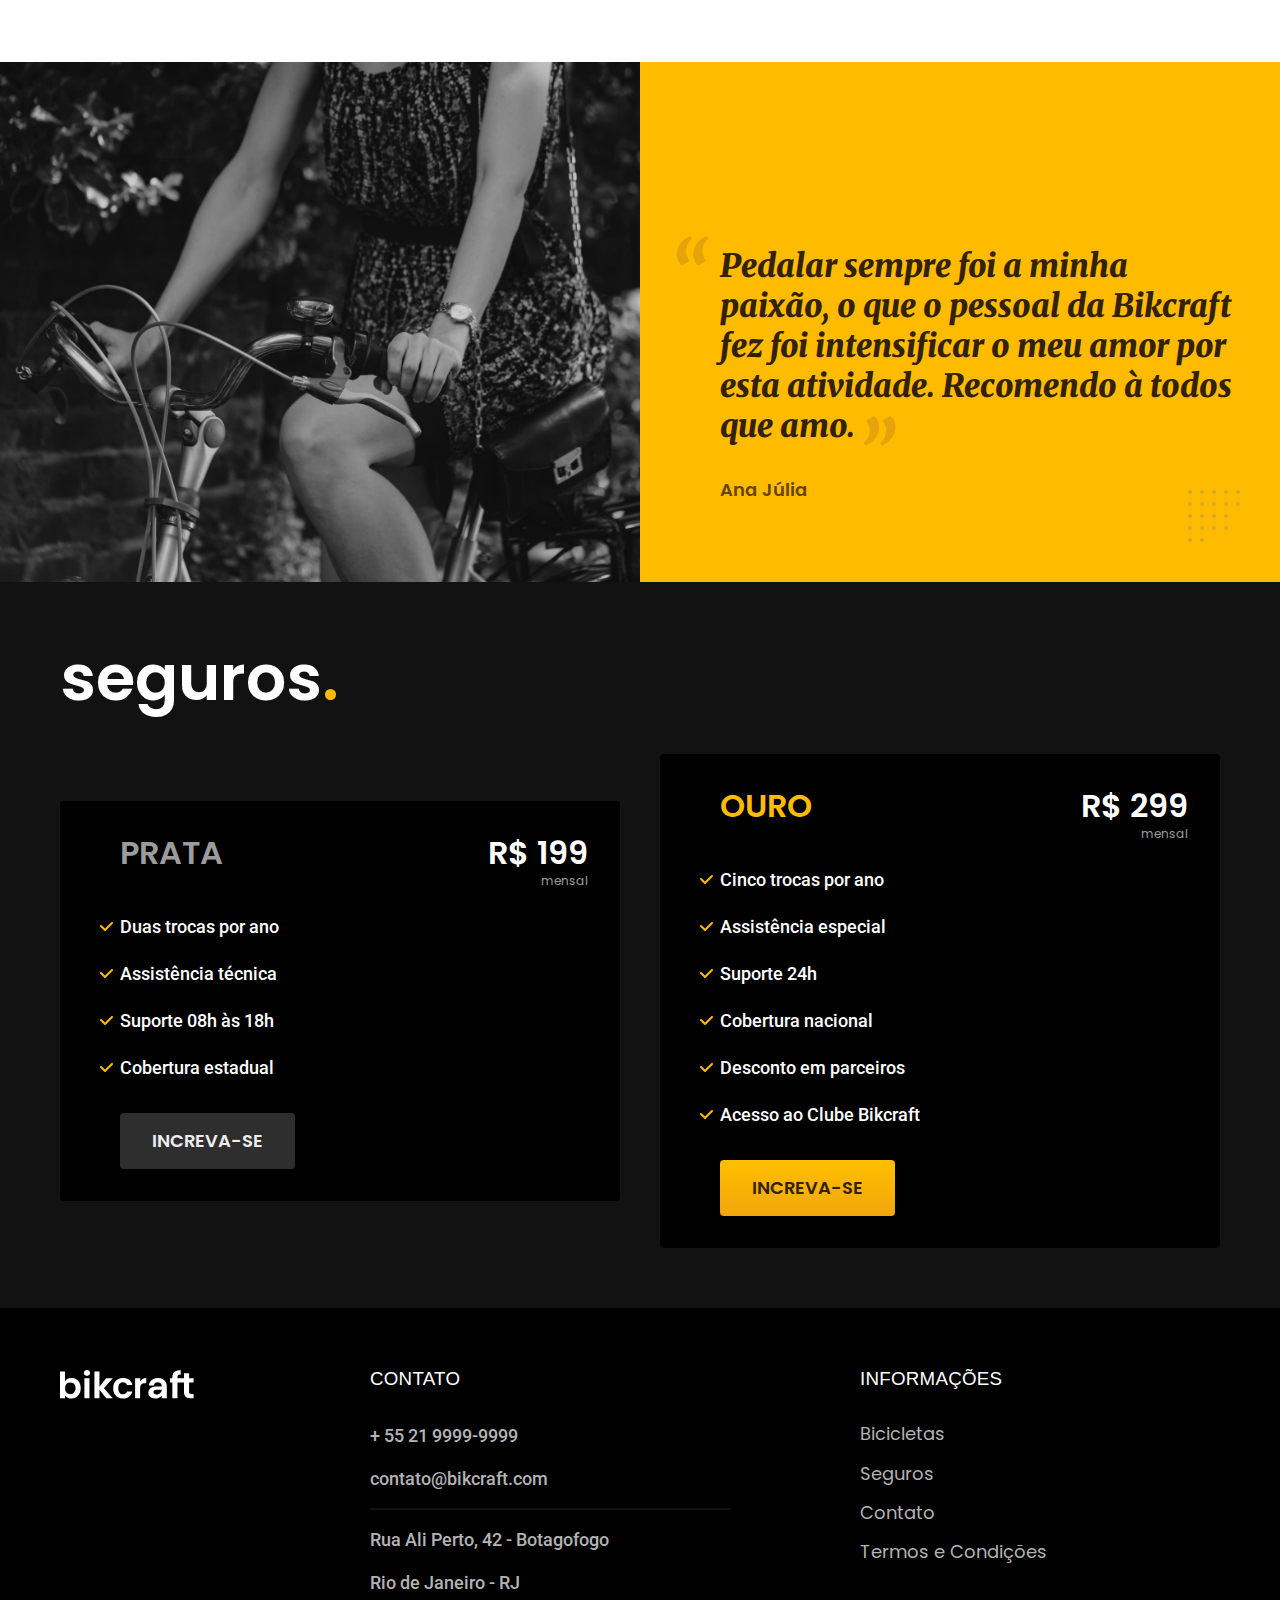
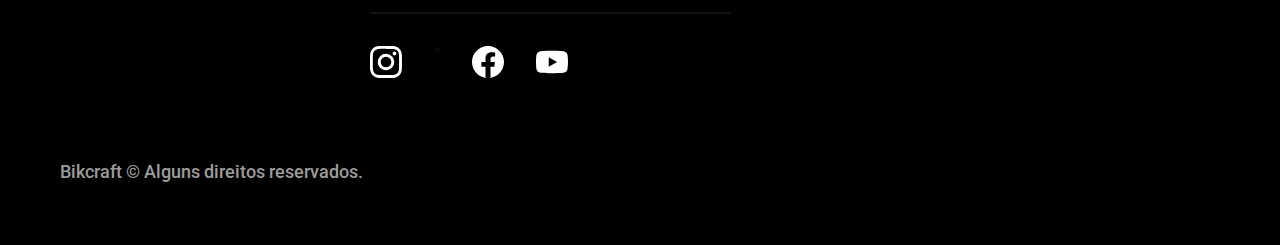
==== commit 1bf08026: "commit segunda feira 3" ====
--- a/index.html
+++ b/index.html
@@ -4,6 +4,7 @@
 <head>
   <meta charset="UTF-8">
   <meta http-equiv="X-UA-Compatible" content="IE=edge">
+  <link rel="preload" href="./css/style.css" as="style">
   <link rel="stylesheet" href="./css/style.css">
   <meta name="viewport" content="width=device-width, initial-scale=1.0">
   <title>Bikcraft - Bicicletas Elétricas</title>
@@ -39,9 +40,10 @@
         <p class="font-2-l cor-5">Bicicletas elétricas de alta precisão e qualidade, feitas sob medida para você. Explore o mundo na sua velocidade com a Bikcraft.</p>
         <a class="botao" href="./bicicletas.html">Escolha a sua</a>
       </div>
-      <div>
+      <picture>
+        <source media="(max-width: 800px)" srcset="./img/bicicletas/nimbus.jpg">
         <img src="./img/fotos/introducao.jpg" alt="Bicicleta elétrica preta.">
-      </div>
+      </picture>
     </div>
   </main>
 
--- a/css/style.css
+++ b/css/style.css
@@ -19,3 +19,4 @@
 @import "./contato/contato.css";
 @import "./contato/formulario.css";
 @import "./contato/lojas.css";
+@import "./orcamento/orcamento.css";
--- a/css/style.css
+++ b/css/style.css
@@ -19,3 +19,4 @@
 @import "./contato/contato.css";
 @import "./contato/formulario.css";
 @import "./contato/lojas.css";
+@import "./orcamento/orcamento.css";
